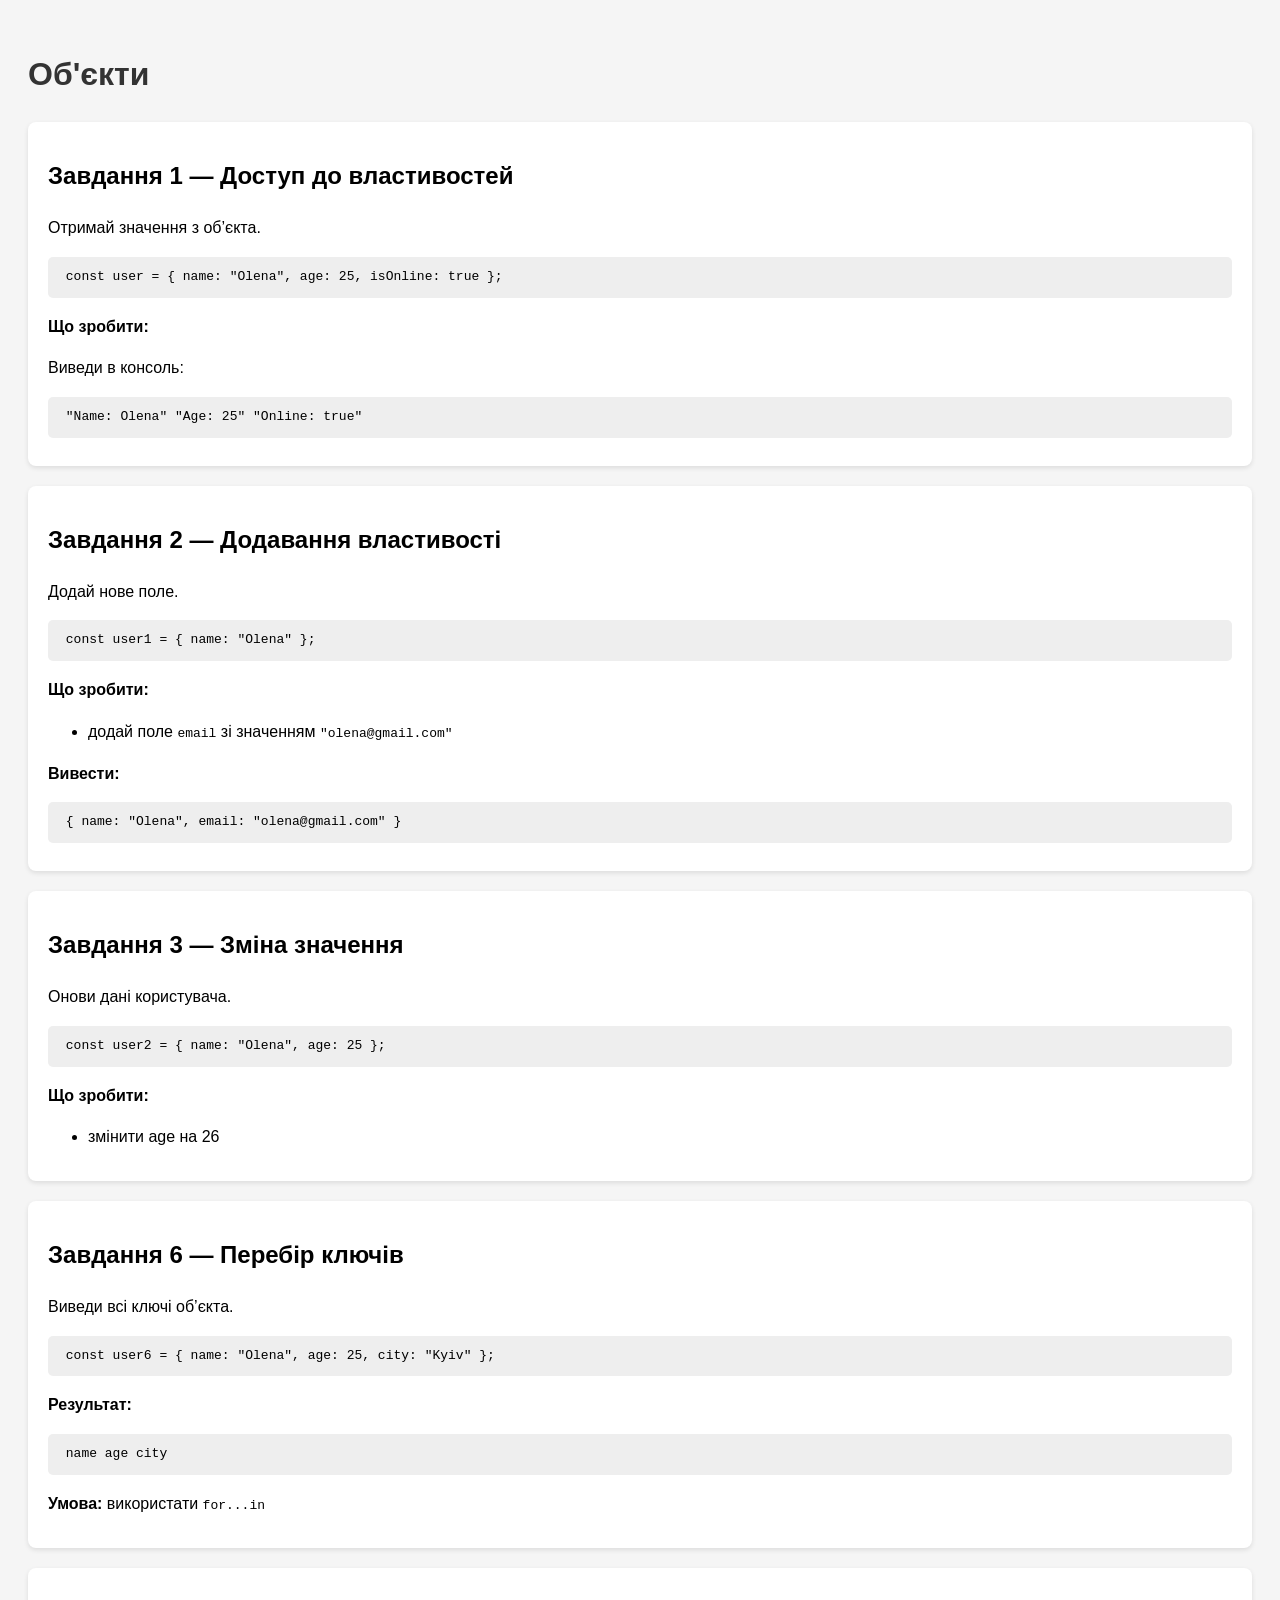
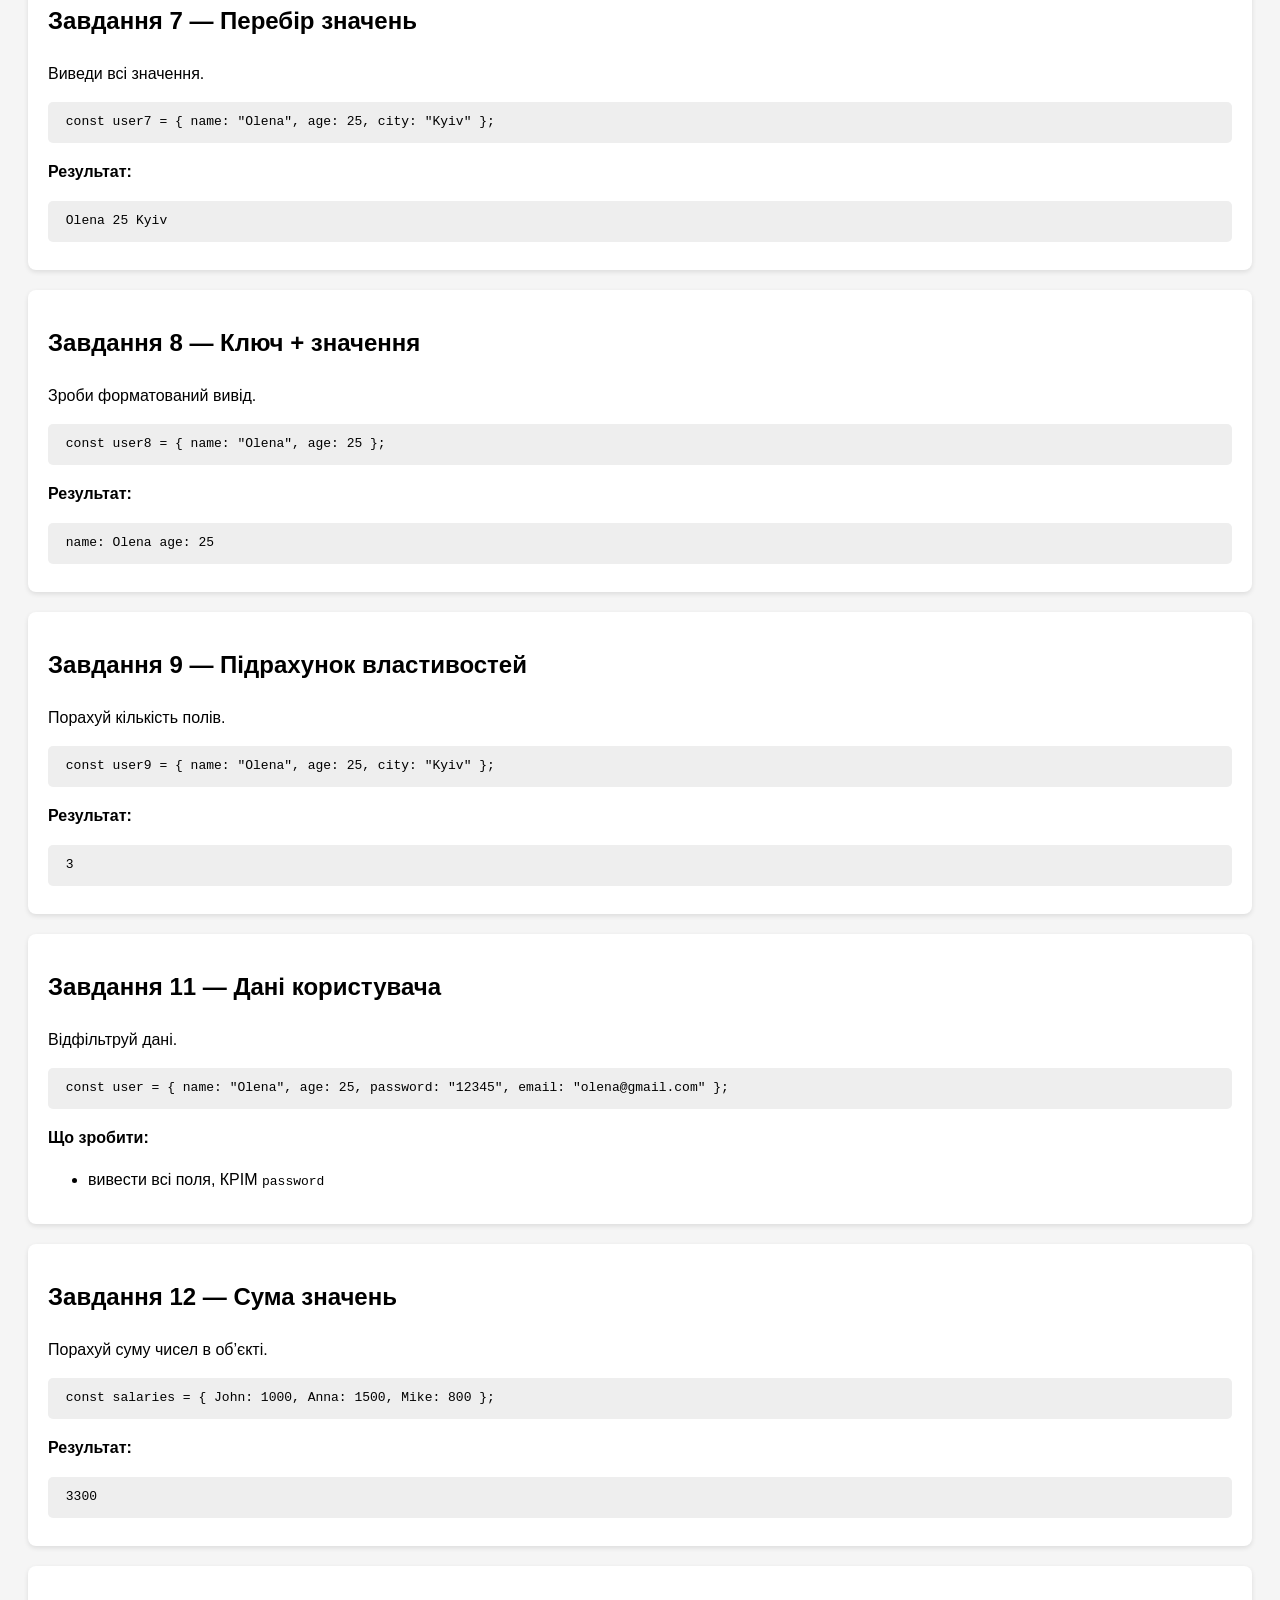
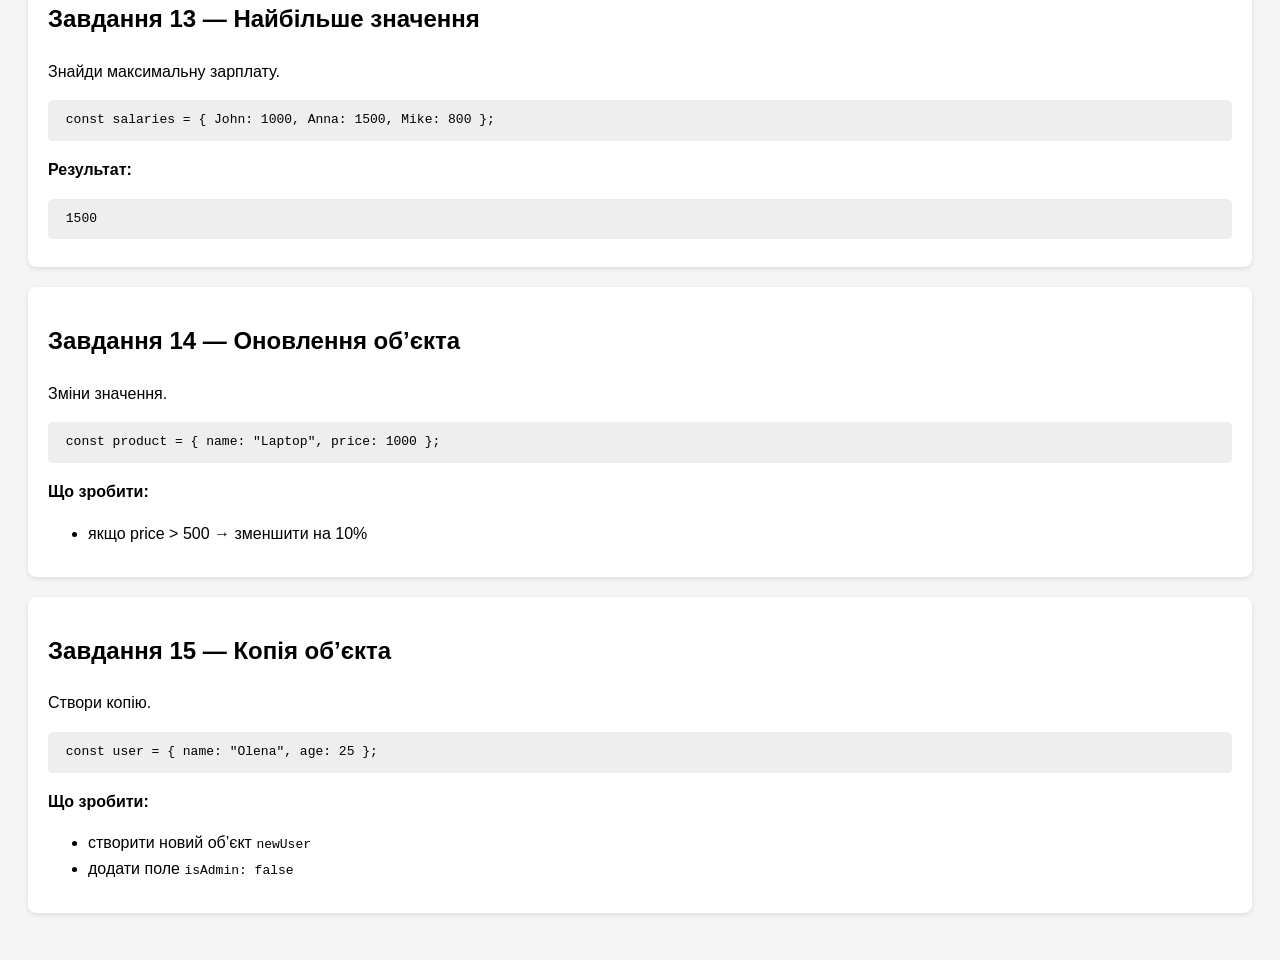
==== lessons/leson-04/index.html @ 063609f1 "lesson4" ====
<!DOCTYPE html>
<html lang="uk">

<head>
    <meta charset="UTF-8">
    <meta name="viewport" content="width=device-width, initial-scale=1.0">
    <title>Lesson 4 — Об'єкти</title>
    <style>
        body {
            font-family: Arial, sans-serif;
            padding: 20px;
            line-height: 1.6;
            background-color: #f5f5f5;
        }

        h1 {
            color: #333;
        }

        section {
            background-color: #fff;
            padding: 15px 20px;
            margin-bottom: 20px;
            border-radius: 8px;
            box-shadow: 0 2px 5px rgba(0, 0, 0, 0.1);
        }

        pre {
            background-color: #eee;
            padding: 10px;
            border-radius: 5px;
            overflow-x: auto;
        }

        button {
            margin-top: 10px;
            padding: 5px 10px;
        }
    </style>
</head>

<body>

    <h1>Об'єкти</h1>

    <section>
        <h2>Завдання 1 — Доступ до властивостей</h2>
        <p>Отримай значення з об’єкта.</p>
        <pre><code> const user = { name: "Olena", age: 25, isOnline: true }; </code></pre>
        <p><strong>Що зробити:</strong></p>
        <p>Виведи в консоль:</p>
        <pre><code> "Name: Olena" "Age: 25" "Online: true" </code></pre>
    </section>

    <section>
        <h2>Завдання 2 — Додавання властивості</h2>
        <p>Додай нове поле.</p>
        <pre><code> const user1 = { name: "Olena" }; </code></pre>
        <p><strong>Що зробити:</strong></p>
        <ul>
            <li>додай поле <code>email</code> зі значенням <code>"olena@gmail.com"</code></li>
        </ul>
        <p><strong>Вивести:</strong></p>
        <pre><code> { name: "Olena", email: "olena@gmail.com" } </code></pre>
    </section>

    <section>
        <h2>Завдання 3 — Зміна значення</h2>
        <p>Онови дані користувача.</p>
        <pre><code> const user2 = { name: "Olena", age: 25 }; </code></pre>
        <p><strong>Що зробити:</strong></p>
        <ul>
            <li>змінити age на 26</li>
        </ul>
    </section>

    <!-- <section>
        <h2>Завдання 4 — Перевірка властивості</h2>
        <p>Перевір, чи є поле.</p>
        <pre><code> const user4 = { name: "Olena", age: 25 }; </code></pre>
        <p><strong>Що зробити:</strong></p>
        <ul>
            <li>якщо є <code>email</code> → <code>"Email exists"</code></li>
            <li>інакше → <code>"No email"</code></li>
        </ul>
    </section> -->

    <!-- <section>
        <h2>Завдання 5 — Видалення властивості</h2>
        <p>Видали поле з об’єкта.</p>
        <pre><code> const user = { name: "Olena", age: 25, password: "12345" }; </code></pre>
        <p><strong>Що зробити:</strong></p>
        <ul>
            <li>видалити поле <code>password</code></li>
        </ul>
    </section> -->

    <section> 
        <h2>Завдання 6 — Перебір ключів</h2>
        <p>Виведи всі ключі об’єкта.</p>
        <pre><code> const user6 = { name: "Olena", age: 25, city: "Kyiv" }; </code></pre>
        <p><strong>Результат:</strong></p>
        <pre><code> name age city </code></pre>
        <p><strong>Умова:</strong> використати <code>for...in</code></p>
    </section>

    <section>
        <h2>Завдання 7 — Перебір значень</h2>
        <p>Виведи всі значення.</p>
        <pre><code> const user7 = { name: "Olena", age: 25, city: "Kyiv" }; </code></pre>
        <p><strong>Результат:</strong></p>
        <pre><code> Olena 25 Kyiv </code></pre>
    </section>

    <section>
        <h2>Завдання 8 — Ключ + значення</h2>
        <p>Зроби форматований вивід.</p>
        <pre><code> const user8 = { name: "Olena", age: 25 }; </code></pre>
        <p><strong>Результат:</strong></p>
        <pre><code> name: Olena age: 25 </code></pre>
    </section>

    <section>
        <h2>Завдання 9 — Підрахунок властивостей</h2>
        <p>Порахуй кількість полів.</p>
        <pre><code> const user9 = { name: "Olena", age: 25, city: "Kyiv" }; </code></pre>
        <p><strong>Результат:</strong></p>
        <pre><code> 3 </code></pre>
    </section>

    <!-- <section>
        <h2>Завдання 10 — Пошук значення</h2>
        <p>Перевір, чи є значення в об’єкті.</p>
        <pre><code> const user10 = { name: "Olena", age: 25, city: "Kyiv" }; </code></pre>
        <p><strong>Що зробити:</strong></p>
        <ul>
            <li>якщо є значення "Kyiv" → <code>"Found"</code></li>
            <li>інакше → <code>"Not found"</code></li>
        </ul>
    </section> -->

    <section>
        <h2>Завдання 11 — Дані користувача</h2>
        <p>Відфільтруй дані.</p>
        <pre><code> const user = { name: "Olena", age: 25, password: "12345", email: "olena@gmail.com" }; </code></pre>
        <p><strong>Що зробити:</strong></p>
        <ul>
            <li>вивести всі поля, КРІМ <code>password</code></li>
        </ul>
    </section>

    <section>
        <h2>Завдання 12 — Сума значень</h2>
        <p>Порахуй суму чисел в об’єкті.</p>
        <pre><code> const salaries = { John: 1000, Anna: 1500, Mike: 800 }; </code></pre>
        <p><strong>Результат:</strong></p>
        <pre><code> 3300 </code></pre>
    </section>

    <section>
        <h2>Завдання 13 — Найбільше значення</h2>
        <p>Знайди максимальну зарплату.</p>
        <pre><code> const salaries = { John: 1000, Anna: 1500, Mike: 800 }; </code></pre>
        <p><strong>Результат:</strong></p>
        <pre><code> 1500 </code></pre>
    </section>

    <section>
        <h2>Завдання 14 — Оновлення об’єкта</h2>
        <p>Зміни значення.</p>
        <pre><code> const product = { name: "Laptop", price: 1000 }; </code></pre>
        <p><strong>Що зробити:</strong></p>
        <ul>
            <li>якщо price > 500 → зменшити на 10%</li>
        </ul>
    </section>

    <section>
        <h2>Завдання 15 — Копія об’єкта</h2>
        <p>Створи копію.</p>
        <pre><code> const user = { name: "Olena", age: 25 }; </code></pre>
        <p><strong>Що зробити:</strong></p>
        <ul>
            <li>створити новий об’єкт <code>newUser</code></li>
            <li>додати поле <code>isAdmin: false</code></li>
        </ul>
      </section>

    <script src="./script.js"></script>
</body>

</html>
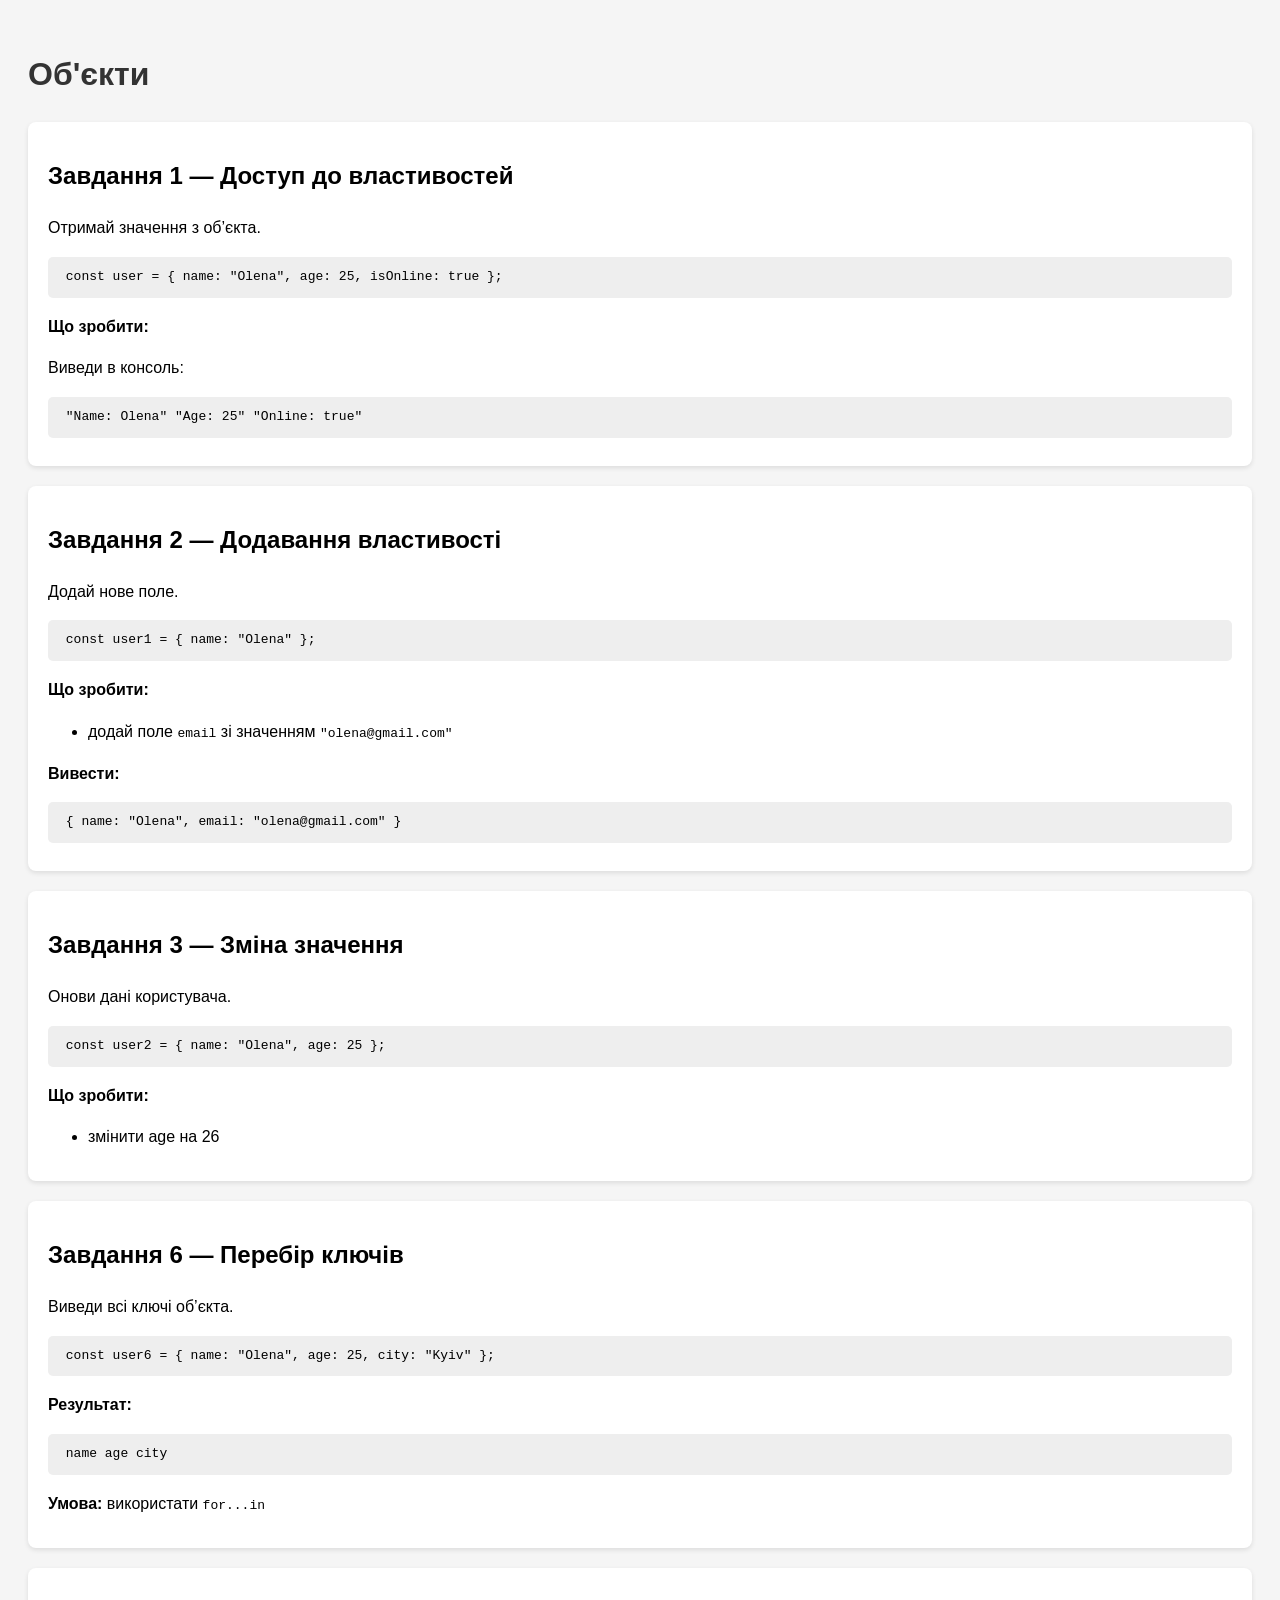
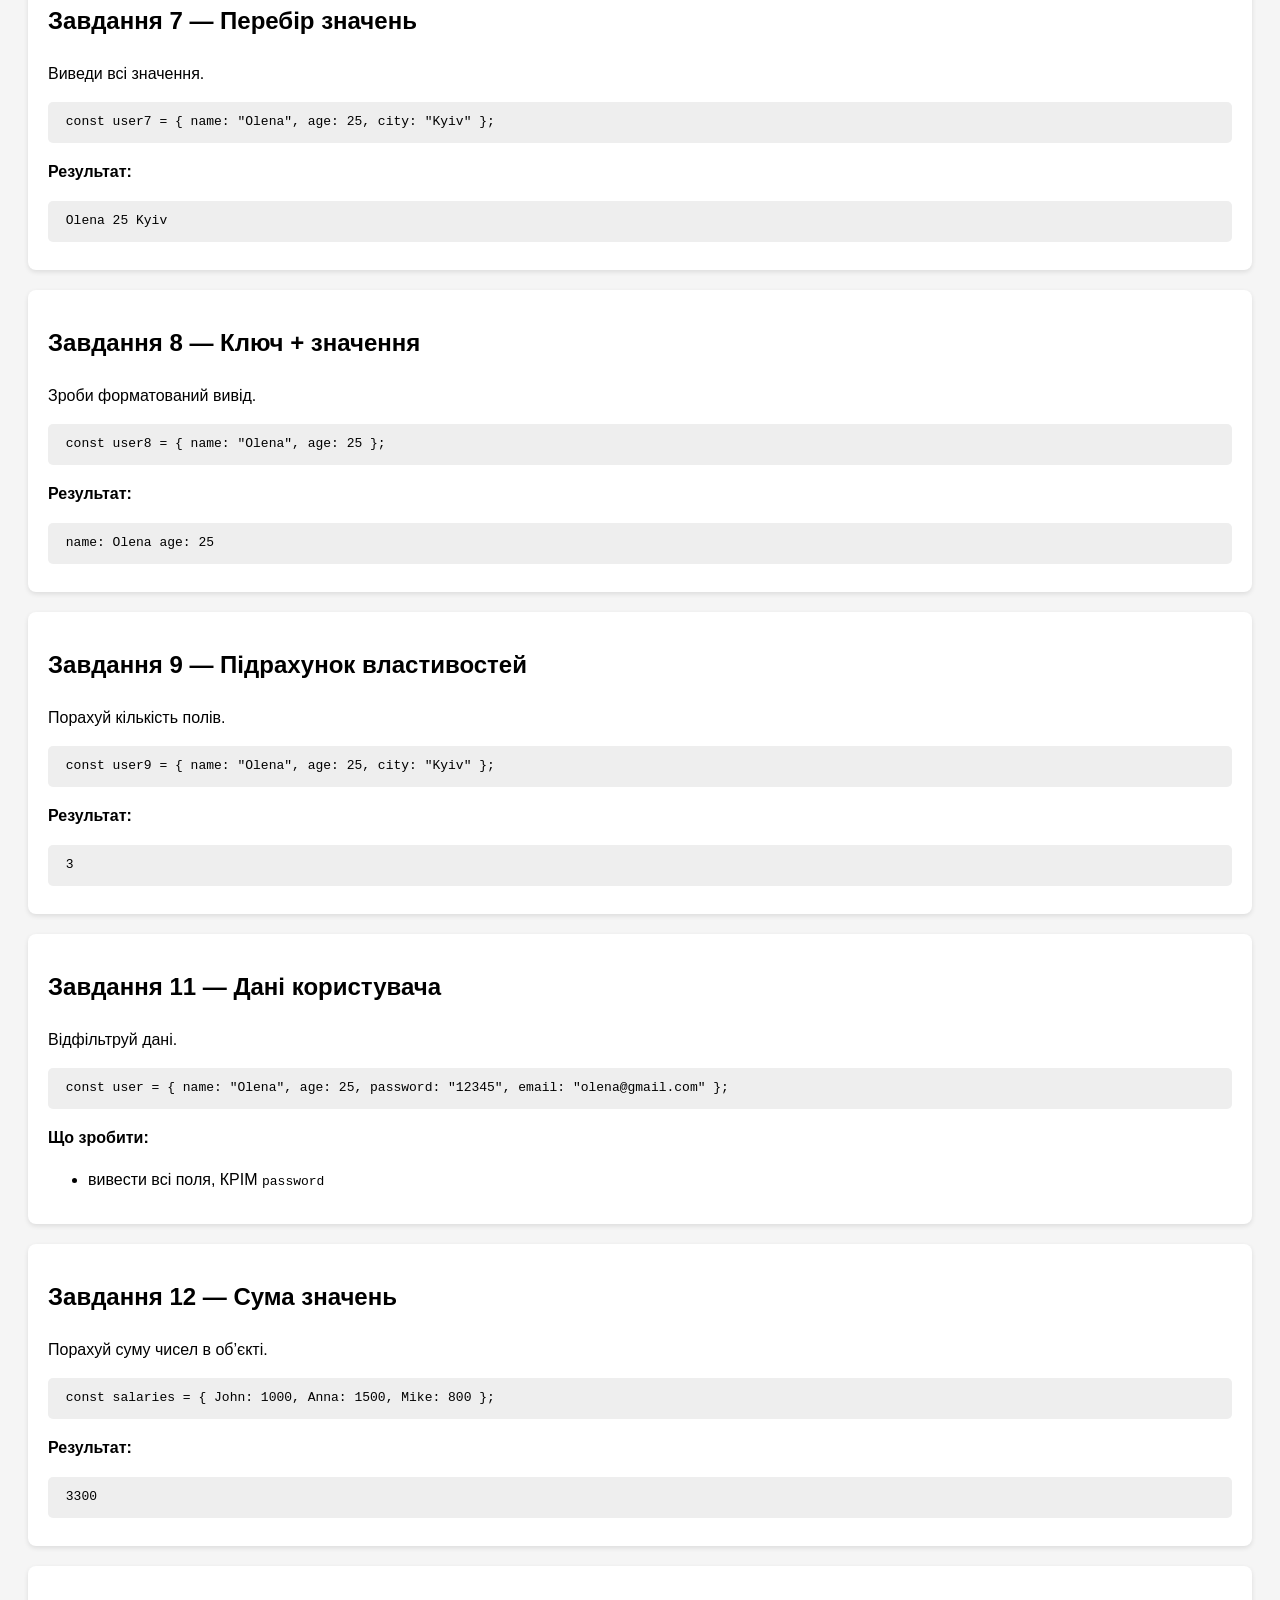
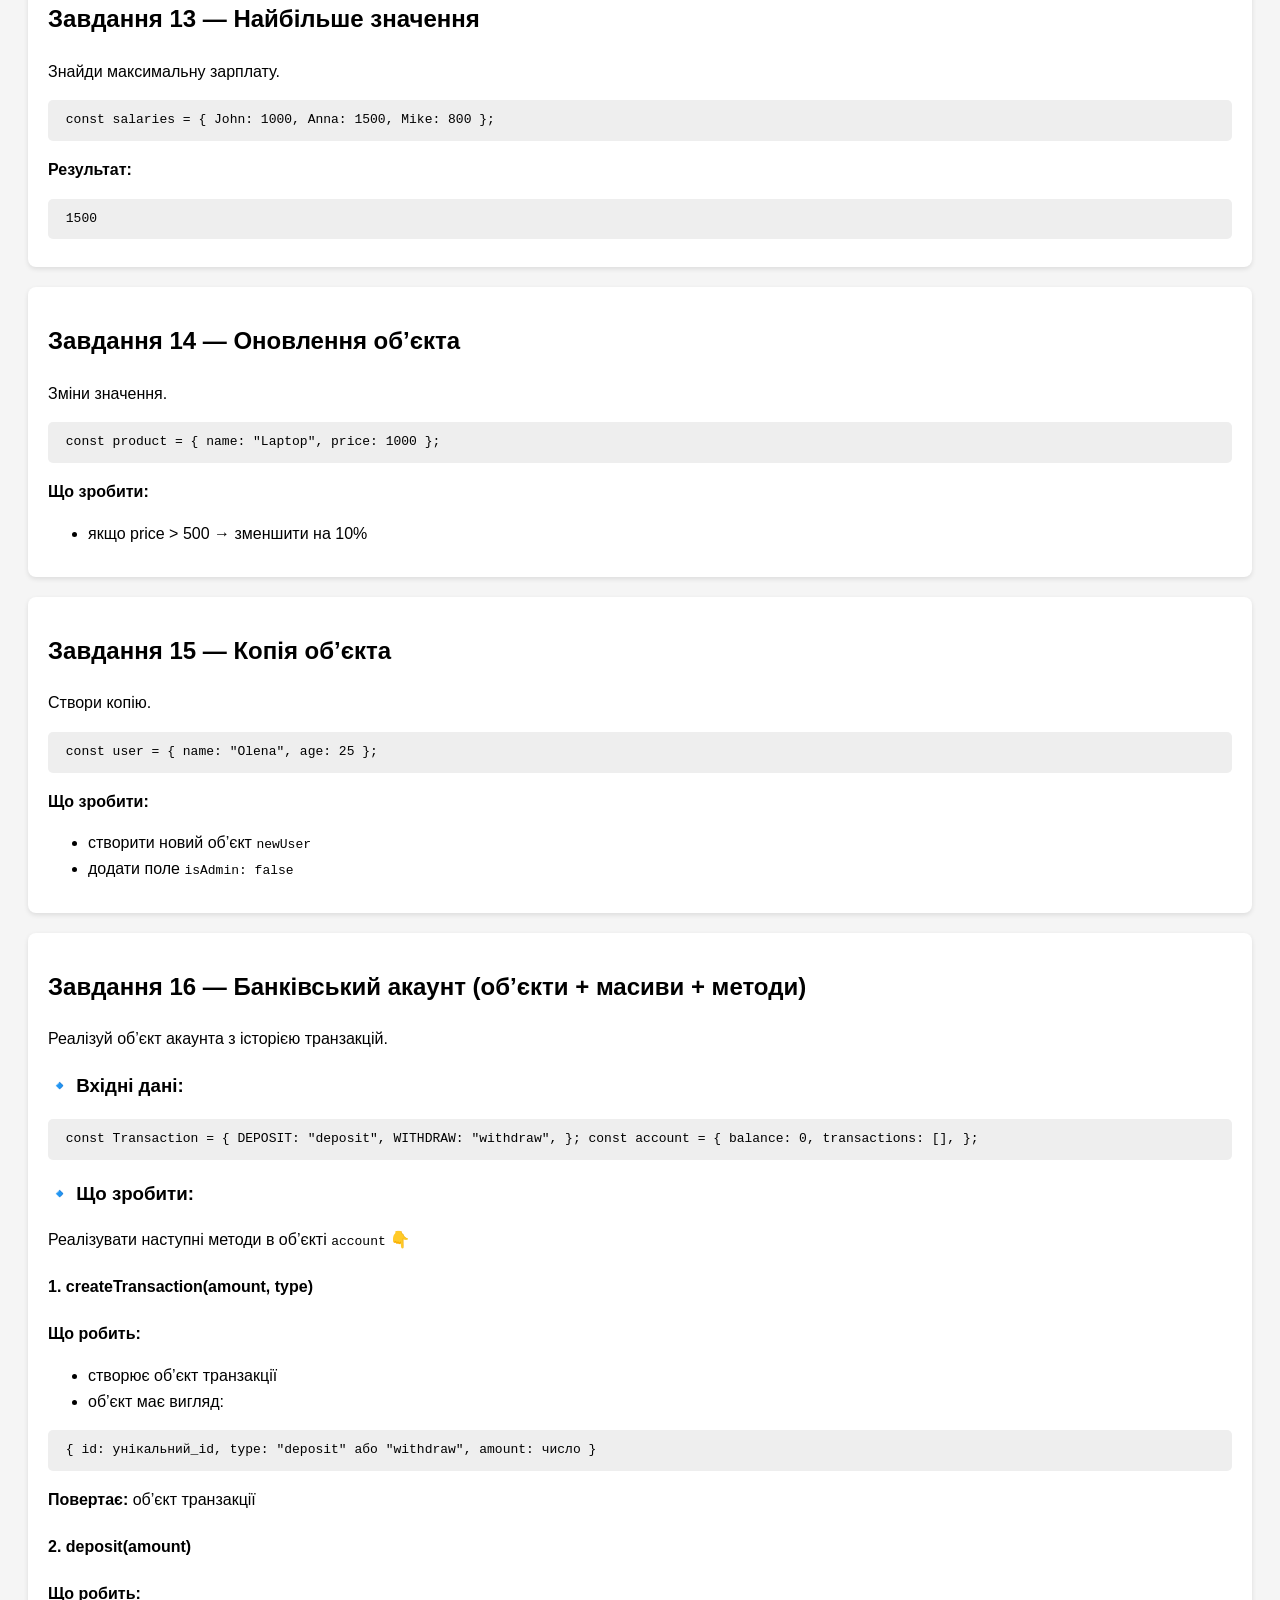
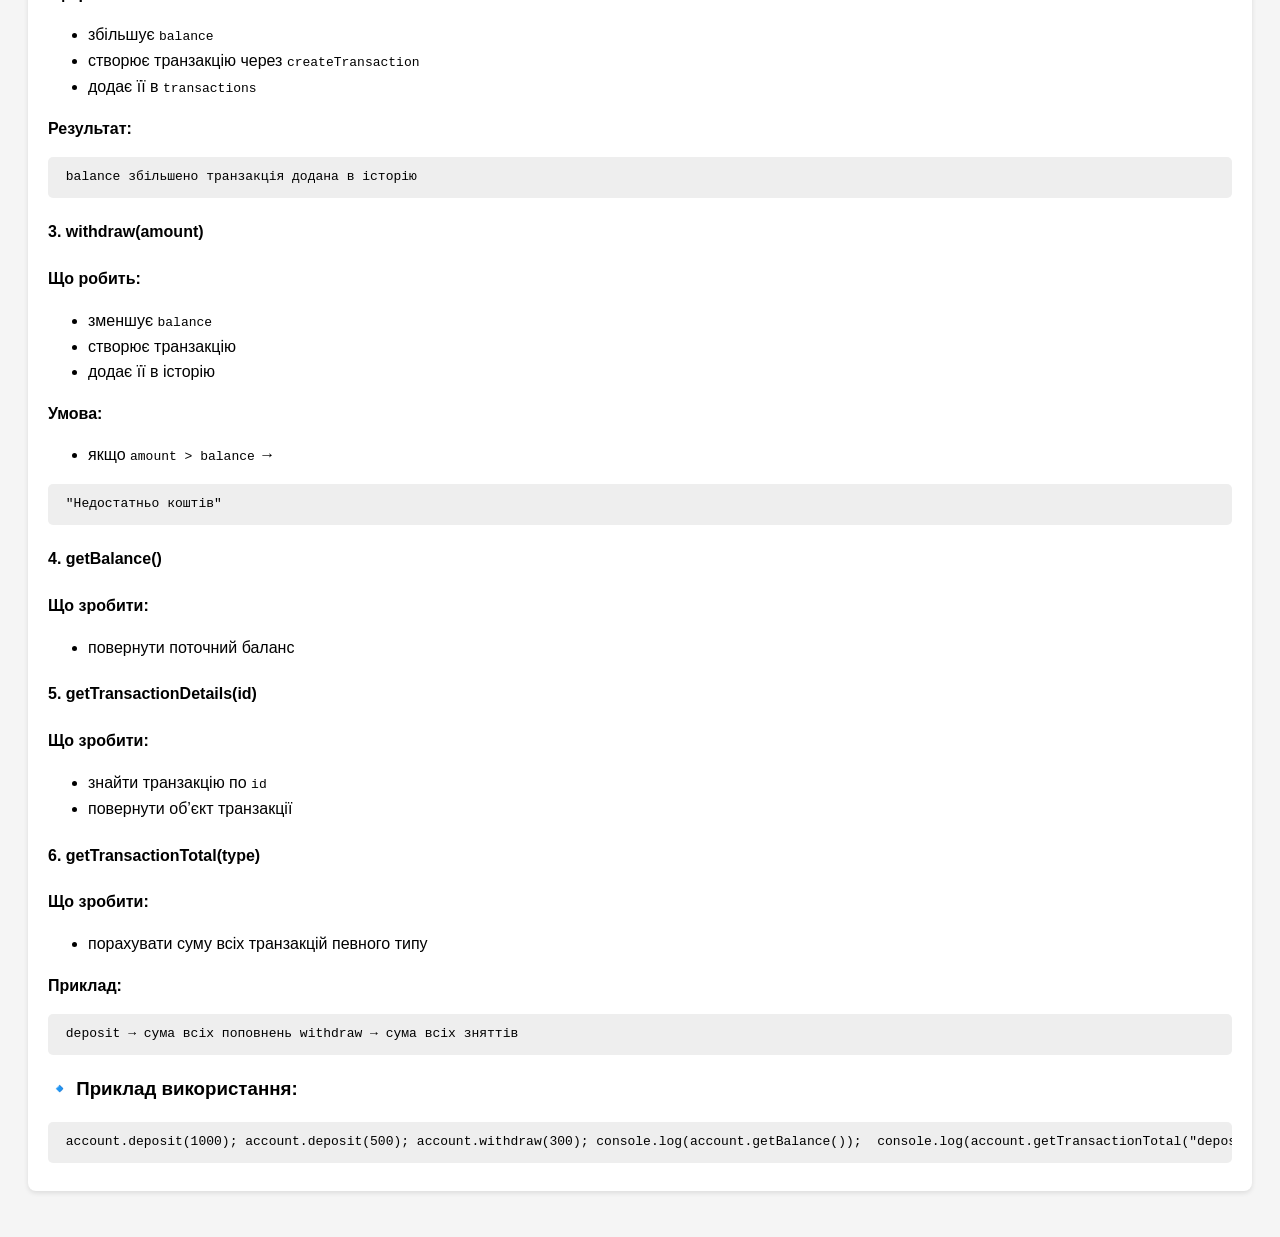
==== commit f5a1519c: "." ====
--- a/lessons/leson-04/index.html
+++ b/lessons/leson-04/index.html
@@ -186,6 +186,64 @@
         </ul>
       </section>
 
+      <section>
+        <h2>Завдання 16 — Банківський акаунт (об’єкти + масиви + методи)</h2>
+        <p>Реалізуй об’єкт акаунта з історією транзакцій.</p>
+        <h3>🔹 Вхідні дані:</h3>
+        <pre><code> const Transaction = { DEPOSIT: "deposit", WITHDRAW: "withdraw", }; const account = { balance: 0, transactions: [], }; </code></pre>
+        <h3>🔹 Що зробити:</h3>
+        <p>Реалізувати наступні методи в об’єкті <code>account</code> 👇</p>
+        <h4>1. createTransaction(amount, type)</h4>
+        <p><strong>Що робить:</strong></p>
+        <ul>
+            <li>створює об’єкт транзакції</li>
+            <li>об’єкт має вигляд:</li>
+        </ul>
+        <pre><code> { id: унікальний_id, type: "deposit" або "withdraw", amount: число } </code></pre>
+        <p><strong>Повертає:</strong> об’єкт транзакції</p>
+        <h4>2. deposit(amount)</h4>
+        <p><strong>Що робить:</strong></p>
+        <ul>
+            <li>збільшує <code>balance</code></li>
+            <li>створює транзакцію через <code>createTransaction</code></li>
+            <li>додає її в <code>transactions</code></li>
+        </ul>
+        <p><strong>Результат:</strong></p>
+        <pre><code> balance збільшено транзакція додана в історію </code></pre>
+        <h4>3. withdraw(amount)</h4>
+        <p><strong>Що робить:</strong></p>
+        <ul>
+            <li>зменшує <code>balance</code></li>
+            <li>створює транзакцію</li>
+            <li>додає її в історію</li>
+        </ul>
+        <p><strong>Умова:</strong></p>
+        <ul>
+            <li>якщо <code>amount > balance</code> →</li>
+        </ul>
+        <pre><code> "Недостатньо коштів" </code></pre>
+        <h4>4. getBalance()</h4>
+        <p><strong>Що зробити:</strong></p>
+        <ul>
+            <li>повернути поточний баланс</li>
+        </ul>
+        <h4>5. getTransactionDetails(id)</h4>
+        <p><strong>Що зробити:</strong></p>
+        <ul>
+            <li>знайти транзакцію по <code>id</code></li>
+            <li>повернути об’єкт транзакції</li>
+        </ul>
+        <h4>6. getTransactionTotal(type)</h4>
+        <p><strong>Що зробити:</strong></p>
+        <ul>
+            <li>порахувати суму всіх транзакцій певного типу</li>
+        </ul>
+        <p><strong>Приклад:</strong></p>
+        <pre><code> deposit → сума всіх поповнень withdraw → сума всіх зняттів </code></pre>
+        <h3>🔹 Приклад використання:</h3>
+        <pre><code> account.deposit(1000); account.deposit(500); account.withdraw(300); console.log(account.getBalance());  console.log(account.getTransactionTotal("deposit"));  console.log(account.getTransactionTotal("withdraw")); </code></pre>
+      </section>
+
     <script src="./script.js"></script>
 </body>
 
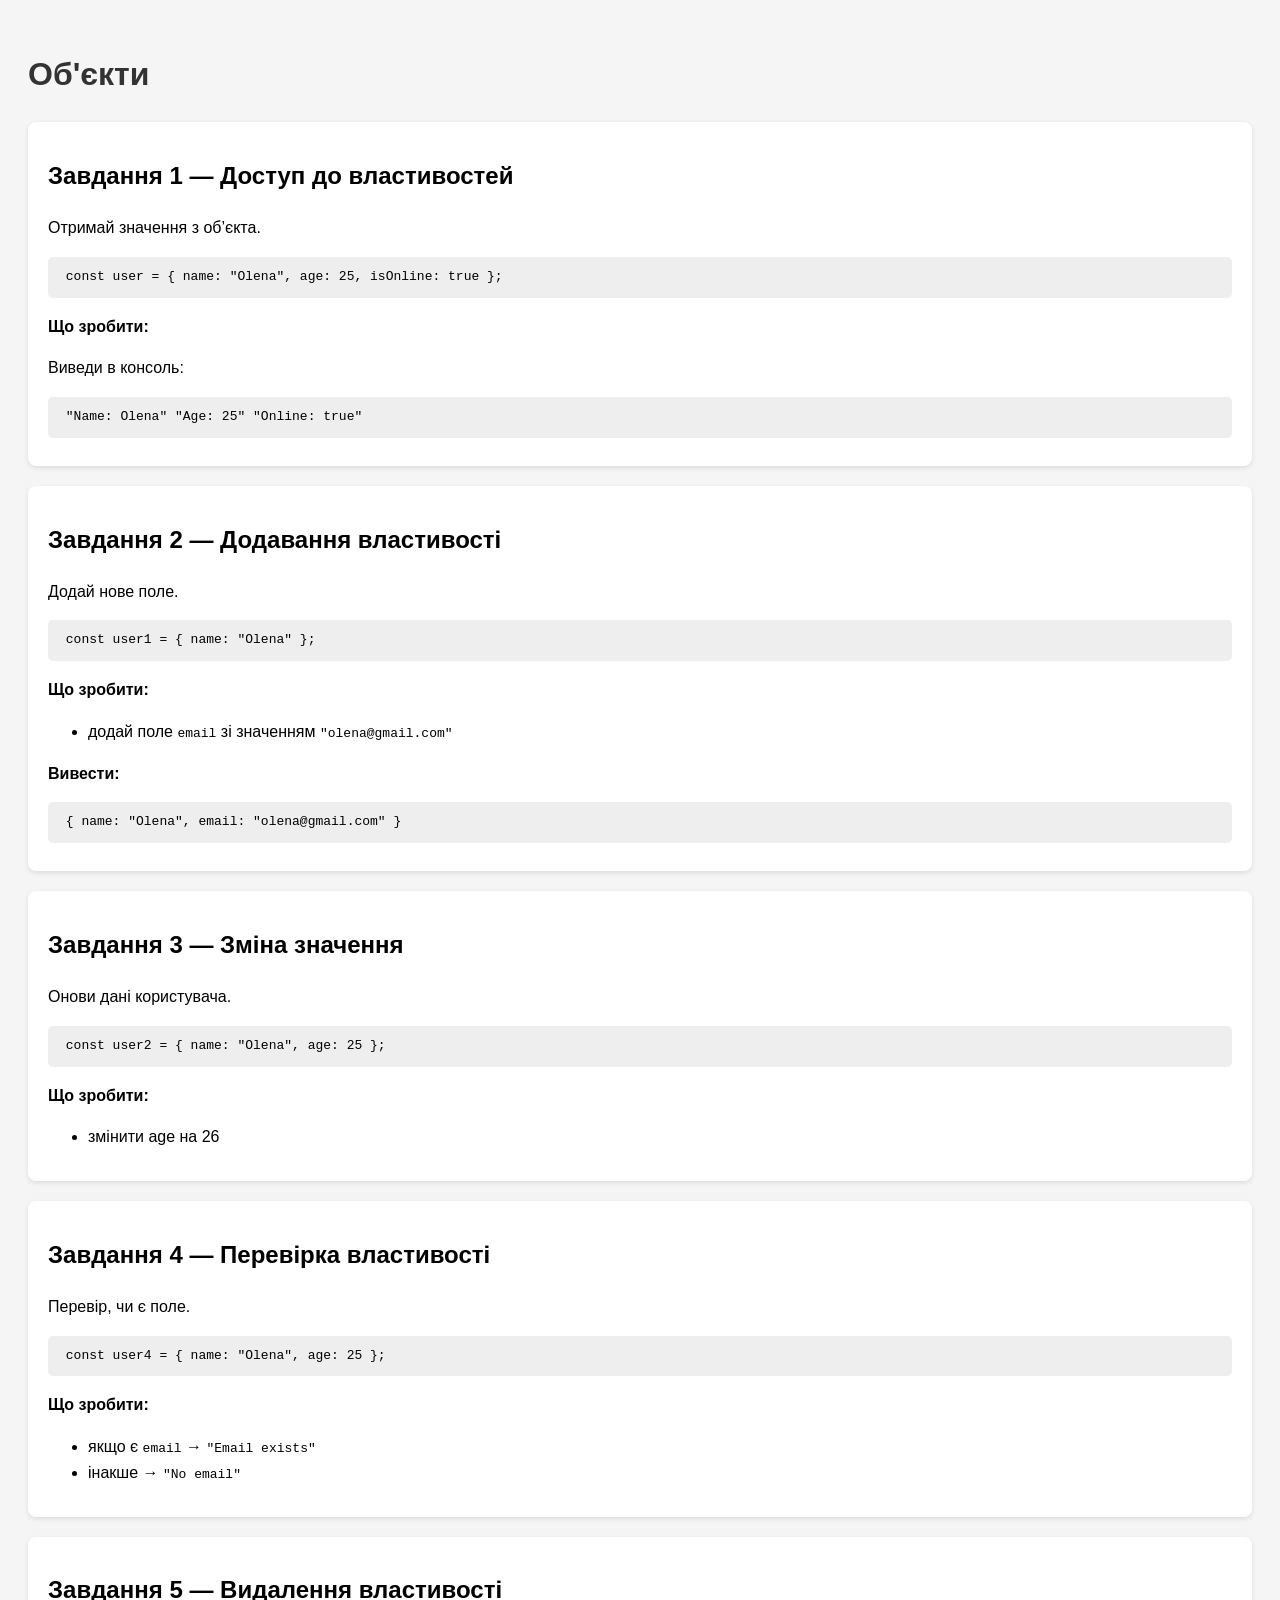
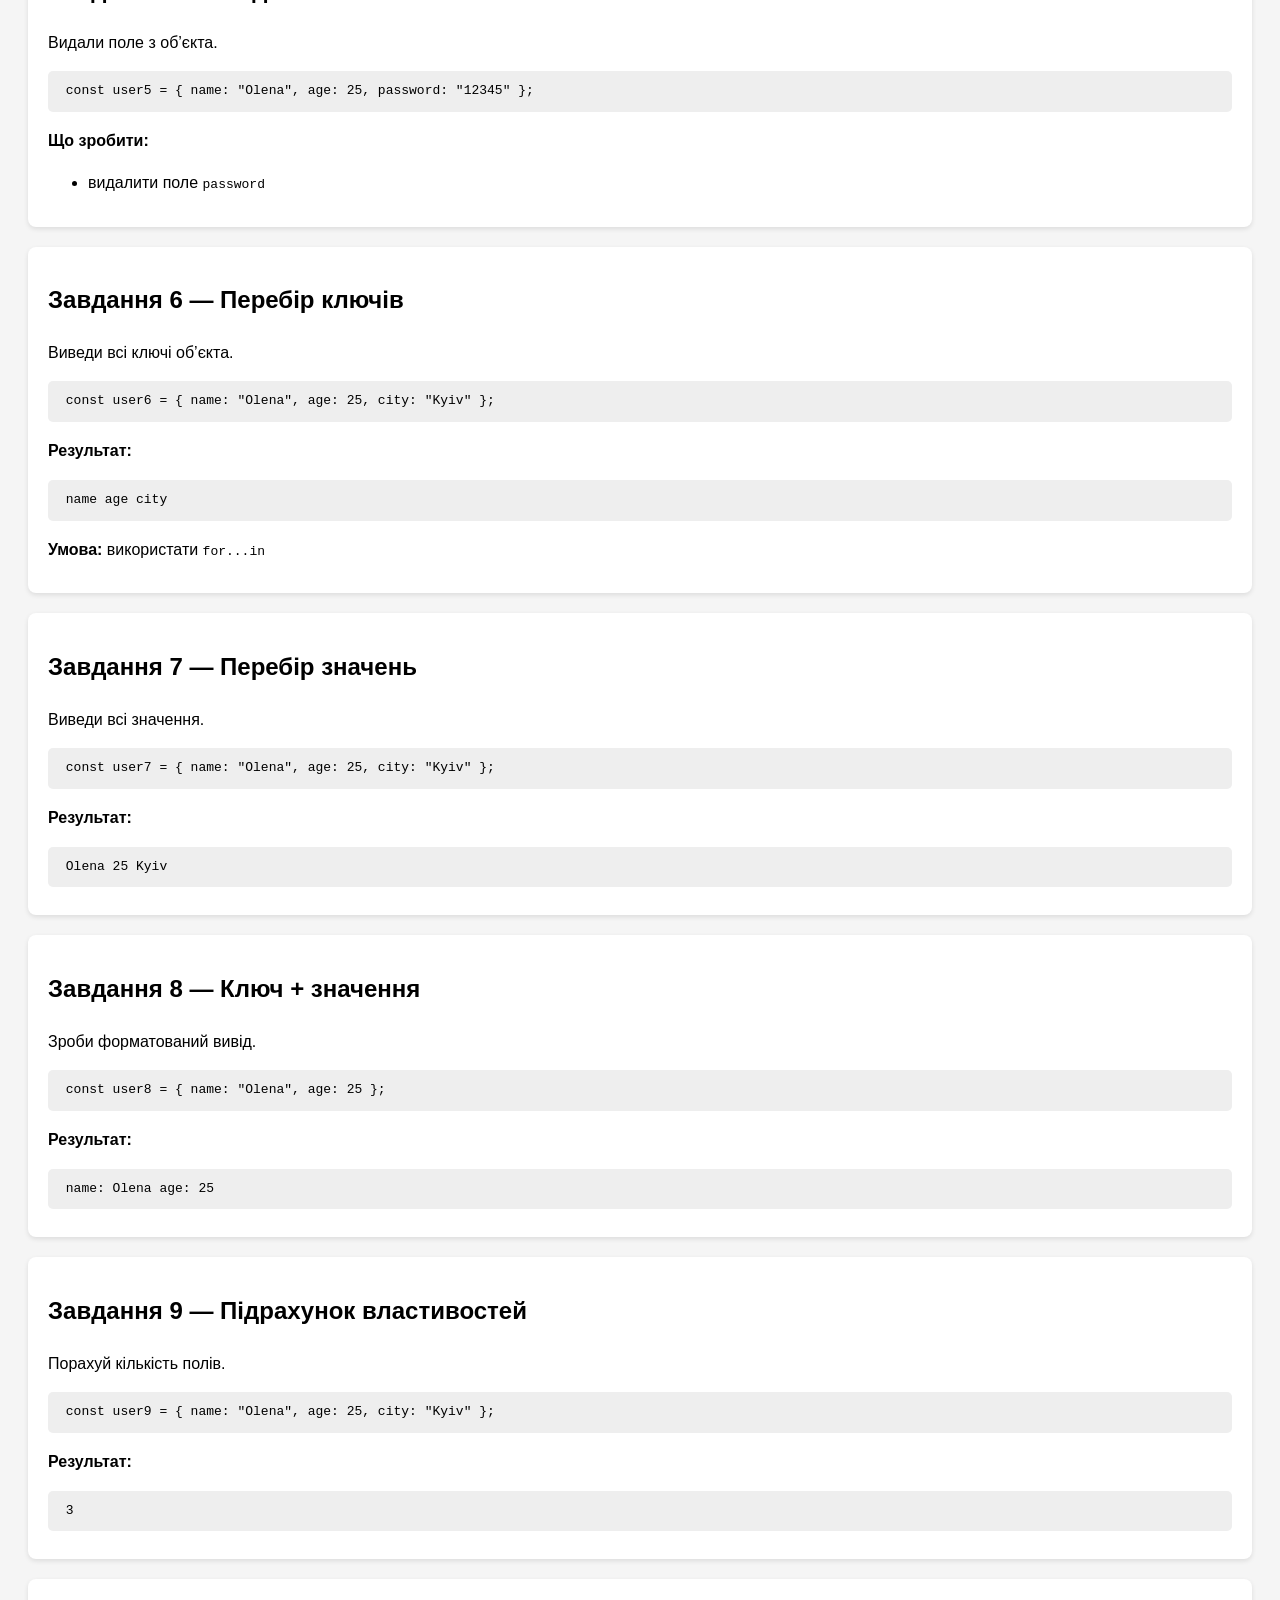
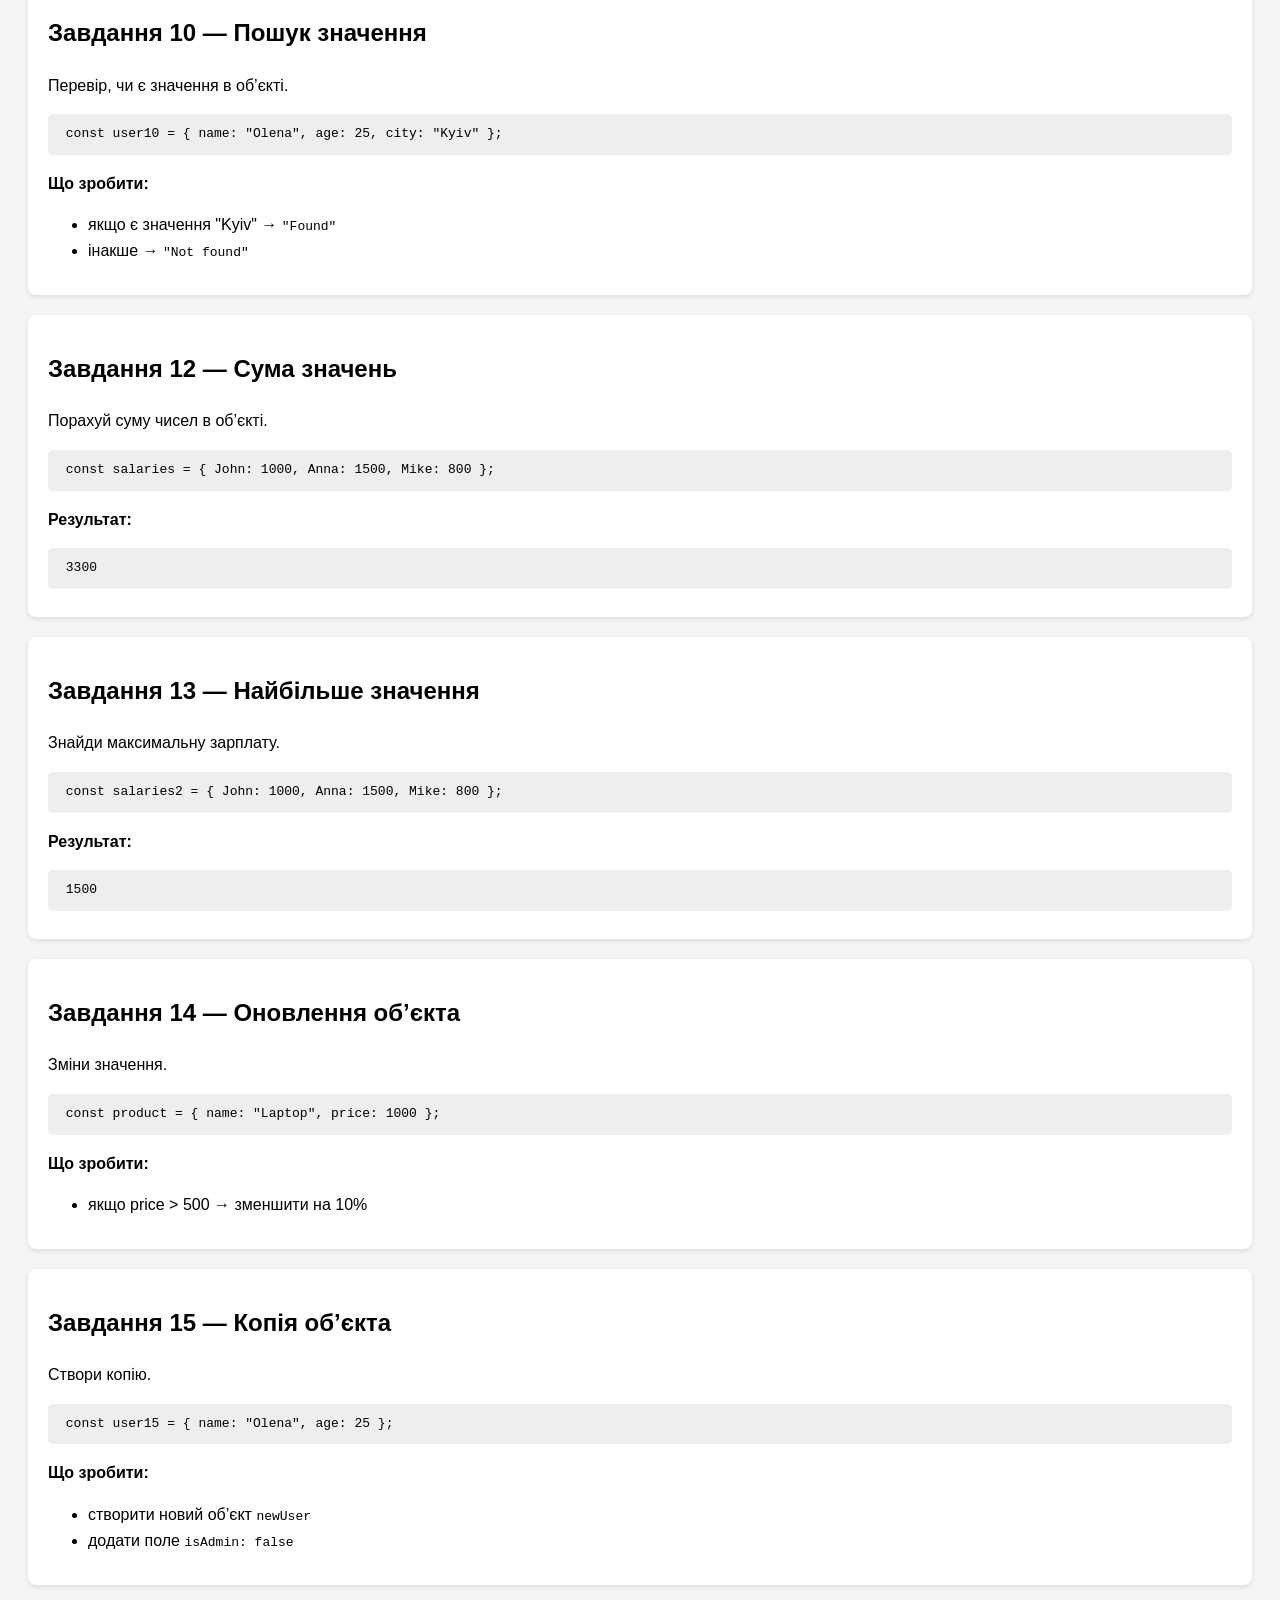
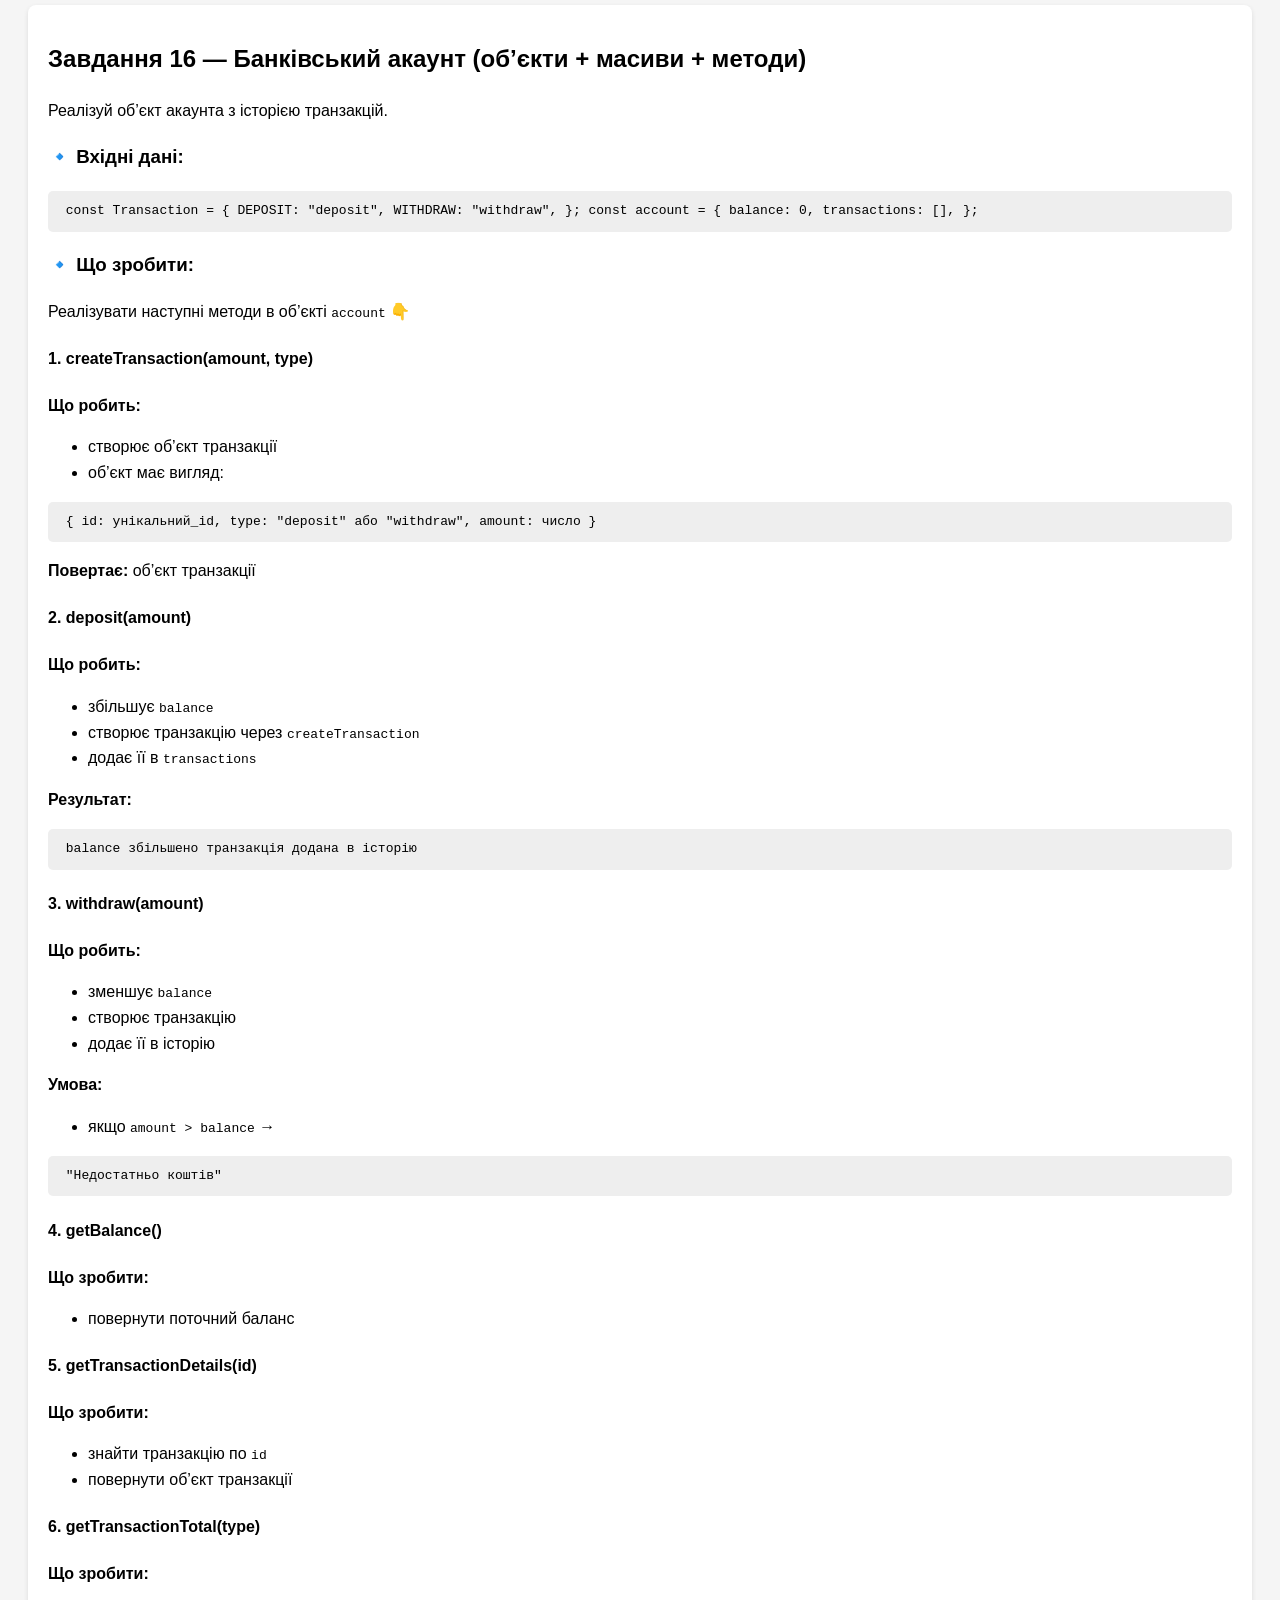
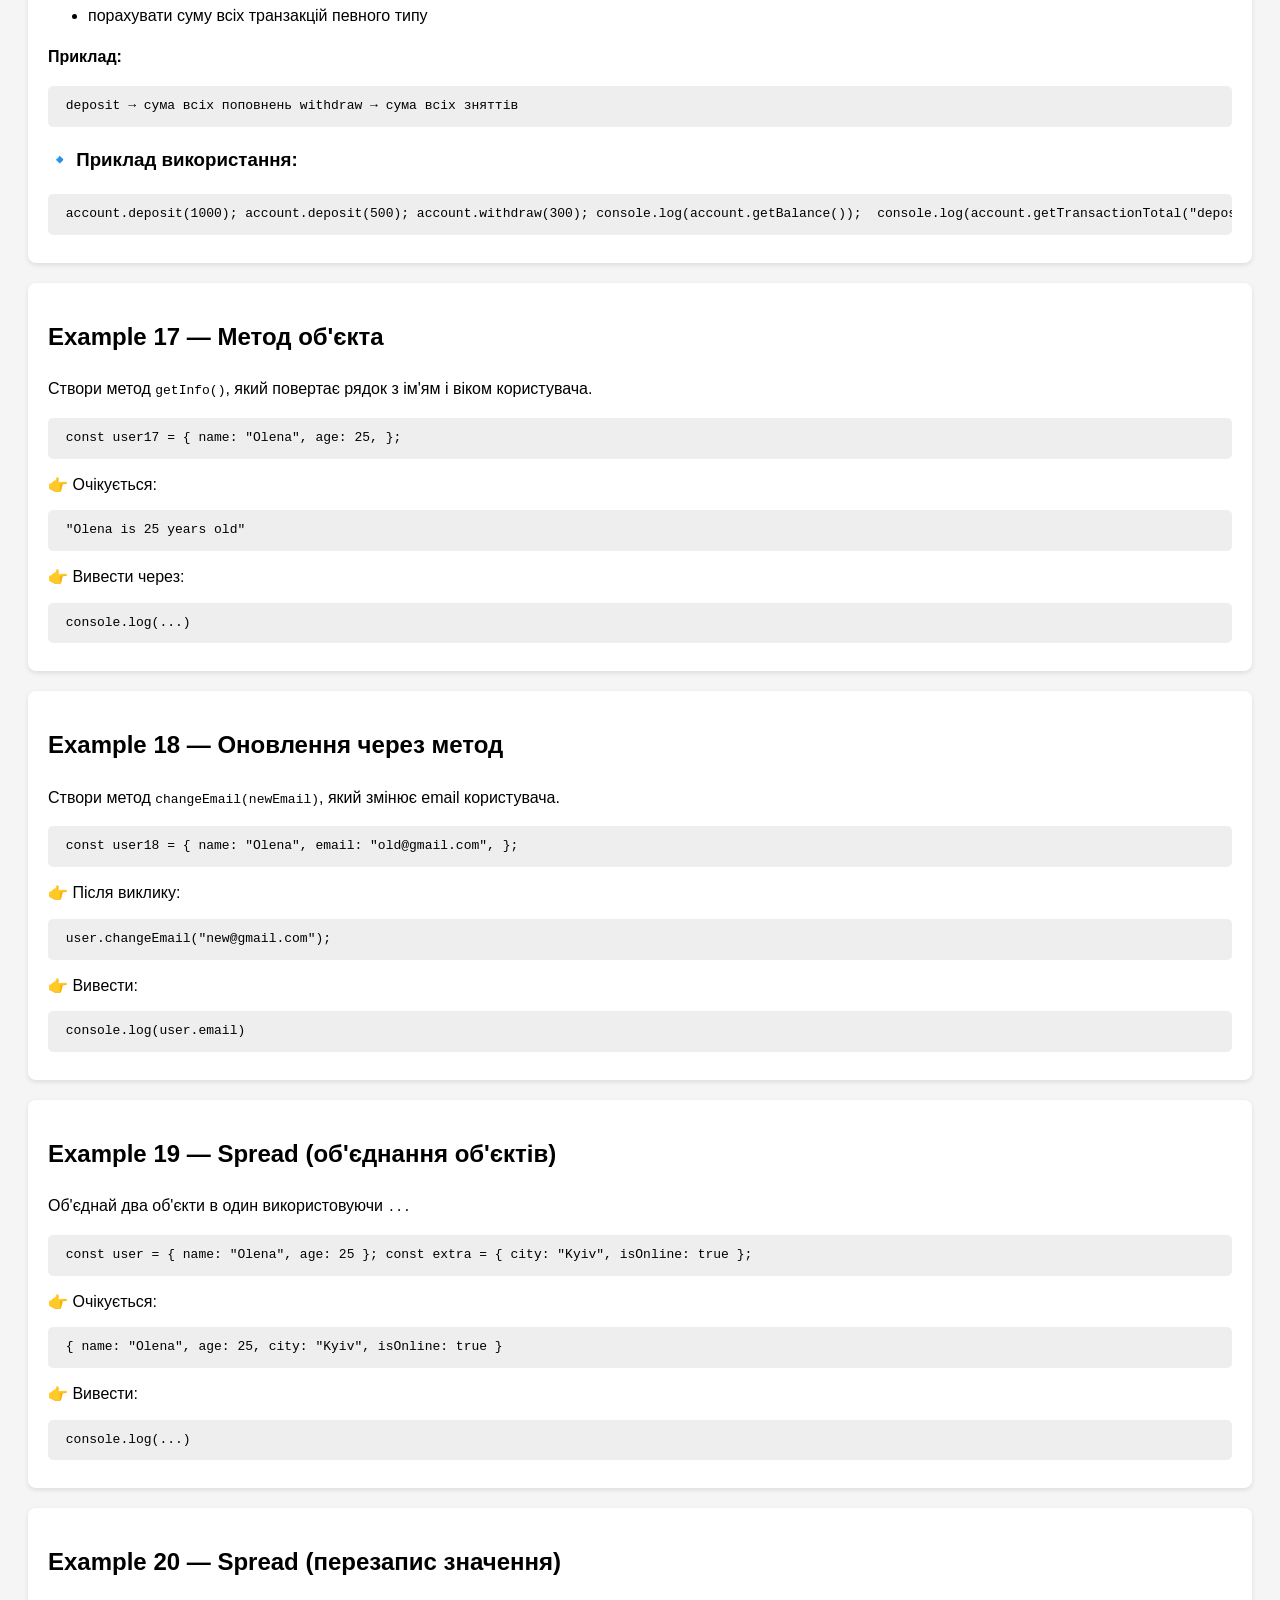
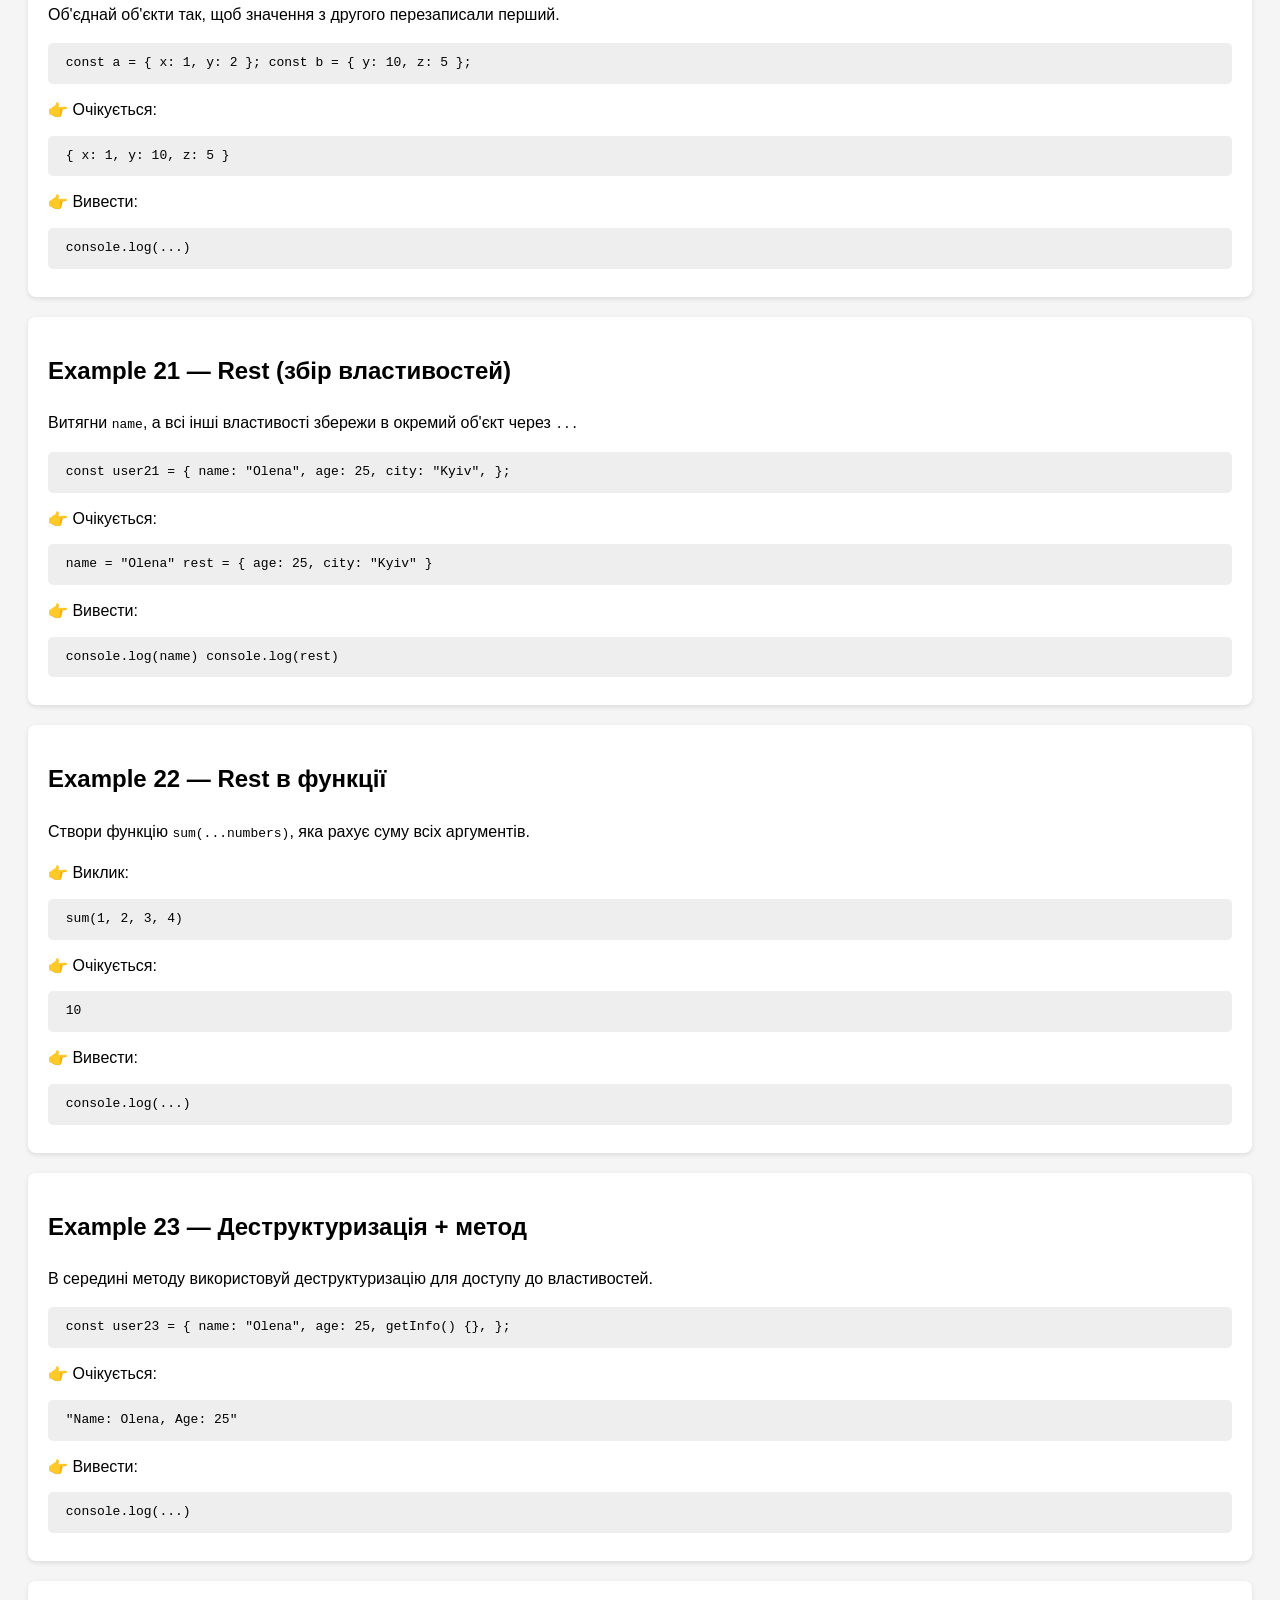
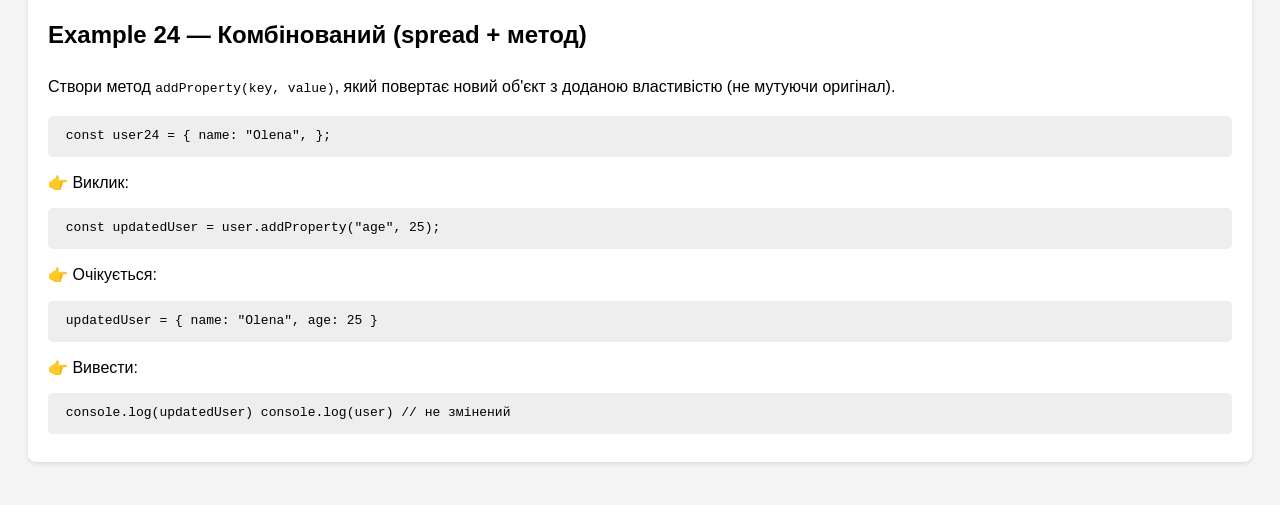
==== commit 7b139170: "." ====
--- a/lessons/leson-04/index.html
+++ b/lessons/leson-04/index.html
@@ -74,7 +74,7 @@
         </ul>
     </section>
 
-    <!-- <section>
+    <section>
         <h2>Завдання 4 — Перевірка властивості</h2>
         <p>Перевір, чи є поле.</p>
         <pre><code> const user4 = { name: "Olena", age: 25 }; </code></pre>
@@ -83,17 +83,17 @@
             <li>якщо є <code>email</code> → <code>"Email exists"</code></li>
             <li>інакше → <code>"No email"</code></li>
         </ul>
-    </section> -->
-
-    <!-- <section>
+    </section>
+
+    <section>
         <h2>Завдання 5 — Видалення властивості</h2>
         <p>Видали поле з об’єкта.</p>
-        <pre><code> const user = { name: "Olena", age: 25, password: "12345" }; </code></pre>
+        <pre><code> const user5 = { name: "Olena", age: 25, password: "12345" }; </code></pre>
         <p><strong>Що зробити:</strong></p>
         <ul>
             <li>видалити поле <code>password</code></li>
         </ul>
-    </section> -->
+    </section>
 
     <section> 
         <h2>Завдання 6 — Перебір ключів</h2>
@@ -128,7 +128,7 @@
         <pre><code> 3 </code></pre>
     </section>
 
-    <!-- <section>
+    <section>
         <h2>Завдання 10 — Пошук значення</h2>
         <p>Перевір, чи є значення в об’єкті.</p>
         <pre><code> const user10 = { name: "Olena", age: 25, city: "Kyiv" }; </code></pre>
@@ -137,17 +137,17 @@
             <li>якщо є значення "Kyiv" → <code>"Found"</code></li>
             <li>інакше → <code>"Not found"</code></li>
         </ul>
-    </section> -->
-
-    <section>
+    </section>
+
+    <!-- <section>
         <h2>Завдання 11 — Дані користувача</h2>
         <p>Відфільтруй дані.</p>
-        <pre><code> const user = { name: "Olena", age: 25, password: "12345", email: "olena@gmail.com" }; </code></pre>
+        <pre><code> const user11 = { name: "Olena", age: 25, password: "12345", email: "olena@gmail.com" }; </code></pre>
         <p><strong>Що зробити:</strong></p>
         <ul>
             <li>вивести всі поля, КРІМ <code>password</code></li>
         </ul>
-    </section>
+    </section> -->
 
     <section>
         <h2>Завдання 12 — Сума значень</h2>
@@ -160,7 +160,7 @@
     <section>
         <h2>Завдання 13 — Найбільше значення</h2>
         <p>Знайди максимальну зарплату.</p>
-        <pre><code> const salaries = { John: 1000, Anna: 1500, Mike: 800 }; </code></pre>
+        <pre><code> const salaries2 = { John: 1000, Anna: 1500, Mike: 800 }; </code></pre>
         <p><strong>Результат:</strong></p>
         <pre><code> 1500 </code></pre>
     </section>
@@ -178,7 +178,7 @@
     <section>
         <h2>Завдання 15 — Копія об’єкта</h2>
         <p>Створи копію.</p>
-        <pre><code> const user = { name: "Olena", age: 25 }; </code></pre>
+        <pre><code> const user15 = { name: "Olena", age: 25 }; </code></pre>
         <p><strong>Що зробити:</strong></p>
         <ul>
             <li>створити новий об’єкт <code>newUser</code></li>
@@ -244,6 +244,133 @@
         <pre><code> account.deposit(1000); account.deposit(500); account.withdraw(300); console.log(account.getBalance());  console.log(account.getTransactionTotal("deposit"));  console.log(account.getTransactionTotal("withdraw")); </code></pre>
       </section>
 
+      <section>
+        <h2>Example 17 — Метод об'єкта</h2>
+        <p>Створи метод <code>getInfo()</code>, який повертає рядок з ім'ям і віком користувача.</p>
+        <pre><code> const user17 = { name: "Olena", age: 25, }; </code></pre>
+        
+        👉 Очікується:
+        
+        <pre><code> "Olena is 25 years old" </code></pre>
+        
+        👉 Вивести через:
+        
+        <pre><code> console.log(...) </code></pre>
+      </section>
+
+      <section>
+        <h2>Example 18 — Оновлення через метод</h2>
+        <p>Створи метод <code>changeEmail(newEmail)</code>, який змінює email користувача.</p>
+        <pre><code> const user18 = { name: "Olena", email: "old@gmail.com", }; </code></pre>
+        
+        👉 Після виклику:
+        
+        <pre><code> user.changeEmail("new@gmail.com"); </code></pre>
+        
+        👉 Вивести:
+        
+        <pre><code> console.log(user.email) </code></pre>
+      </section>
+
+      <section>
+    <h2>Example 19 — Spread (об'єднання об'єктів)</h2>
+    <p>Об'єднай два об'єкти в один використовуючи <code>...</code></p>
+    <pre><code> const user = { name: "Olena", age: 25 }; const extra = { city: "Kyiv", isOnline: true }; </code></pre>
+    
+    👉 Очікується:
+    
+    <pre><code> { name: "Olena", age: 25, city: "Kyiv", isOnline: true } </code></pre>
+    
+    👉 Вивести:
+    
+    <pre><code> console.log(...) </code></pre>
+      </section>
+
+      <section>
+        <h2>Example 20 — Spread (перезапис значення)</h2>
+        <p>Об'єднай об'єкти так, щоб значення з другого перезаписали перший.</p>
+        <pre><code> const a = { x: 1, y: 2 }; const b = { y: 10, z: 5 }; </code></pre>
+        
+        👉 Очікується:
+        
+        <pre><code> { x: 1, y: 10, z: 5 } </code></pre>
+        
+        👉 Вивести:
+        
+        <pre><code> console.log(...) </code></pre>
+      </section>
+
+      <section>
+        <h2>Example 21 — Rest (збір властивостей)</h2>
+        <p>Витягни <code>name</code>, а всі інші властивості збережи в окремий об'єкт через <code>...</code></p>
+        <pre><code> const user21 = { name: "Olena", age: 25, city: "Kyiv", }; </code></pre>
+        
+        👉 Очікується:
+        
+        <pre><code> name = "Olena" rest = { age: 25, city: "Kyiv" } </code></pre>
+        
+        👉 Вивести:
+        
+        <pre><code> console.log(name) console.log(rest) </code></pre>
+      </section>
+
+      <section>
+<h2>Example 22 — Rest в функції</h2>
+<p>Створи функцію <code>sum(...numbers)</code>, яка рахує суму всіх аргументів.</p>
+
+👉 Виклик:
+
+<pre><code> sum(1, 2, 3, 4) </code></pre>
+
+👉 Очікується:
+
+<pre><code> 10 </code></pre>
+
+👉 Вивести:
+
+<pre><code> console.log(...) </code></pre>
+      </section>
+
+
+      <section>
+<h2>Example 23 — Деструктуризація + метод</h2>
+<p>В середині методу використовуй деструктуризацію для доступу до властивостей.</p>
+<pre><code> const user23 = { name: "Olena", age: 25, getInfo() {}, }; </code></pre>
+
+👉 Очікується:
+
+<pre><code> "Name: Olena, Age: 25" </code></pre>
+
+👉 Вивести:
+
+<pre><code> console.log(...) </code></pre>
+      </section>
+
+      <section>
+        <h2>Example 24 — Комбінований (spread + метод)</h2>
+        <p>Створи метод <code>addProperty(key, value)</code>, який повертає новий об'єкт з доданою властивістю (не мутуючи
+            оригінал).</p>
+        <pre><code> const user24 = { name: "Olena", }; </code></pre>
+        
+        👉 Виклик:
+        
+        <pre><code> const updatedUser = user.addProperty("age", 25); </code></pre>
+        
+        👉 Очікується:
+        
+        <pre><code> updatedUser = { name: "Olena", age: 25 } </code></pre>
+        
+        👉 Вивести:
+        
+        <pre><code> console.log(updatedUser) console.log(user) // не змінений </code></pre>
+      </section>
+
+ 
+    
+    
+    
+    
+
     <script src="./script.js"></script>
 </body>
 
